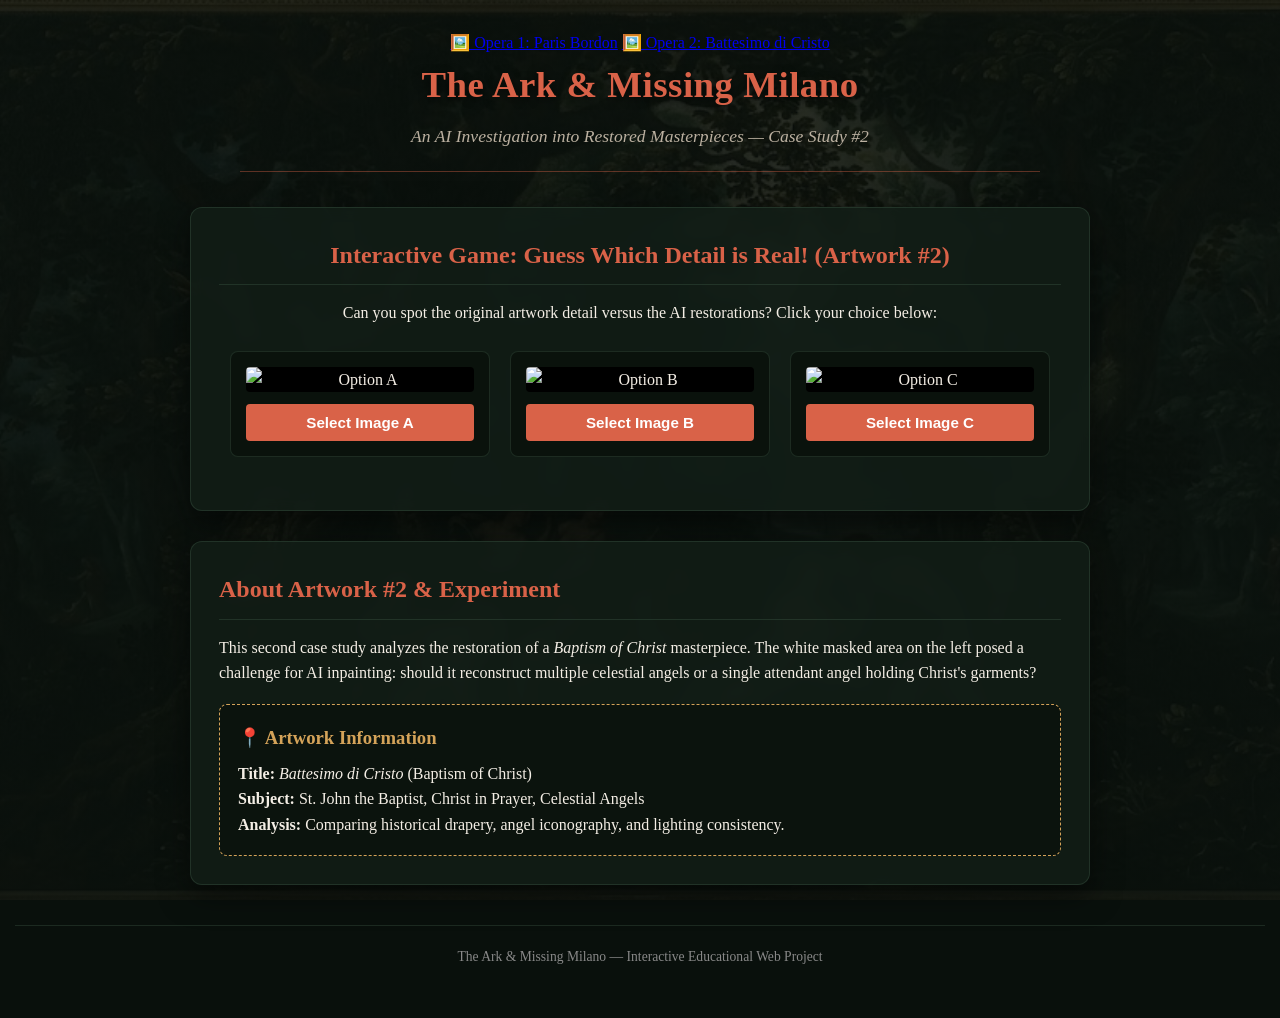
==== artwork2.html @ c583dfd7 "Create artwork2.html" ====
<!DOCTYPE html>
<html lang="it">
<head>
  <meta charset="UTF-8">
  <meta name="viewport" content="width=device-width, initial-scale=1.0">
  <title>The Ark & Missing Milano — Opera 2: Battesimo di Cristo</title>
  <link rel="stylesheet" href="style.css">
</head>
<body>

  <header>
    <!-- BARRA DI NAVIGAZIONE TRA LE PAGINE -->
    <nav class="nav-menu">
      <a href="index.html" class="nav-link">🖼️ Opera 1: Paris Bordon</a>
      <a href="artwork2.html" class="nav-link active">🖼️ Opera 2: Battesimo di Cristo</a>
    </nav>

    <h1>The Ark & Missing Milano</h1>
    <p class="subtitle">An AI Investigation into Restored Masterpieces — Case Study #2</p>
  </header>

  <main>
    <!-- GIOCO INTERATTIVO OPERA 2 -->
    <section class="game-container">
      <h2>Interactive Game: Guess Which Detail is Real! (Artwork #2)</h2>
      <p>Can you spot the original artwork detail versus the AI restorations? Click your choice below:</p>

      <div class="game-cards" id="cards-container">
        <!-- Generato via JavaScript -->
      </div>

      <div id="game-feedback"></div>
    </section>

    <!-- GALLERIA CONFRONTO (NASCOSTA ALL'INIZIO) -->
    <section id="gallery-section">
      <h2>Close-Up Comparison Gallery (Artwork #2)</h2>
      <p>Compare the authentic detail with the AI restoration attempts side-by-side:</p>

      <div class="gallery-grid">
        <div class="gallery-item">
          <span class="badge badge-original">Original Detail</span>
          <img src="original-detail-2.png" alt="Original Artwork 2 Detail">
          <h3>Authentic Painting</h3>
          <p>Shows the original figure on the left holding the white drapery with warm, aged tones.</p>
        </div>

        <div class="gallery-item">
          <span class="badge badge-ai">AI Detail A</span>
          <img src="detail-a-2.png" alt="AI Restoration A">
          <h3>First AI Attempt</h3>
          <button class="spot-btn" onclick="toggleComment('comment-a')">What changed?</button>
          <div id="comment-a" class="spot-comment">
            <strong>Observation:</strong> Notice how the AI generated multiple angel heads grouped together in prayer, altering the original single figure composition.
          </div>
        </div>

        <div class="gallery-item">
          <span class="badge badge-ai">AI Detail B</span>
          <img src="detail-b-2.png" alt="AI Restoration B">
          <h3>Refined AI Result</h3>
          <button class="spot-btn" onclick="toggleComment('comment-b')">What changed?</button>
          <div id="comment-b" class="spot-comment">
            <strong>Observation:</strong> The AI re-created a single angel profile with wings looking towards the right, with brighter and cleaner color saturation.
          </div>
        </div>
      </div>
    </section>

    <!-- INFORMAZIONI OPERA 2 -->
    <section>
      <h2>About Artwork #2 & Experiment</h2>
      <p>This second case study analyzes the restoration of a <em>Baptism of Christ</em> masterpiece. The white masked area on the left posed a challenge for AI inpainting: should it reconstruct multiple celestial angels or a single attendant angel holding Christ's garments?</p>

      <div class="location-box">
        <h3>📍 Artwork Information</h3>
        <p><strong>Title:</strong> <em>Battesimo di Cristo</em> (Baptism of Christ)</p>
        <p><strong>Subject:</strong> St. John the Baptist, Christ in Prayer, Celestial Angels</p>
        <p><strong>Analysis:</strong> Comparing historical drapery, angel iconography, and lighting consistency.</p>
      </div>
    </section>
  </main>

  <footer>
    <p>The Ark & Missing Milano — Interactive Educational Web Project</p>
  </footer>

  <script>
    const items = [
      {
        id: 'orig',
        type: 'Original',
        src: 'original-detail-2.png',
        isReal: true,
        desc: 'Correct! This is the original painting detail with authentic aged brushstrokes and composition.'
      },
      {
        id: 'a',
        type: 'AI Detail A',
        src: 'detail-a-2.png',
        isReal: false,
        desc: 'Incorrect! This is AI Detail A, which reconstructed a group of praying angel heads.'
      },
      {
        id: 'b',
        type: 'AI Detail B',
        src: 'detail-b-2.png',
        isReal: false,
        desc: 'Incorrect! This is AI Detail B, an AI restoration featuring a single angel in profile.'
      }
    ];

    function setupGame() {
      const container = document.getElementById('cards-container');
      const shuffled = [...items].sort(() => Math.random() - 0.5);
      
      container.innerHTML = '';
      shuffled.forEach((item, index) => {
        const optionLetter = String.fromCharCode(65 + index);
        const card = document.createElement('div');
        card.className = 'card';
        card.innerHTML = `
          <img src="${item.src}" alt="Option ${optionLetter}">
          <button onclick="checkAnswer('${item.id}')">Select Image ${optionLetter}</button>
        `;
        container.appendChild(card);
      });
    }

    function checkAnswer(selectedId) {
      const feedback = document.getElementById('game-feedback');
      const gallerySection = document.getElementById('gallery-section');
      const selected = items.find(i => i.id === selectedId);

      feedback.style.display = 'block';
      
      let message = selected.isReal 
        ? `<strong>🎉 Correct!</strong> ${selected.desc}`
        : `<strong>❌ Not quite!</strong> ${selected.desc}`;

      feedback.className = selected.isReal ? 'success' : 'incorrect';
      feedback.innerHTML = `
        <p>${message}</p>
        <p><em>Scroll down to see the full solution gallery!</em></p>
        <button class="restart-btn" onclick="resetGame()">Play Again / Gioca di nuovo 🔄</button>
      `;

      gallerySection.style.display = 'block';
    }

    function resetGame() {
      const feedback = document.getElementById('game-feedback');
      const gallerySection = document.getElementById('gallery-section');
      
      feedback.style.display = 'none';
      gallerySection.style.display = 'none';
      
      setupGame();
    }

    function toggleComment(commentId) {
      const comment = document.getElementById(commentId);
      if (comment.style.display === 'block') {
        comment.style.display = 'none';
      } else {
        comment.style.display = 'block';
      }
    }

    window.onload = setupGame;
  </script>
</body>
</html>
---- style.css ----
:root {
  --bg-dark: #09100c;
  --card-bg: rgba(18, 30, 23, 0.85);
  --card-border: rgba(85, 120, 95, 0.25);
  --text-primary: #f4eee5;
  --text-secondary: #bbb0a0;
  --accent-terracotta: #d96248;
  --accent-gold: #d4a359;
  --accent-blue: #4a82ad;
}

* {
  box-sizing: border-box;
  margin: 0;
  padding: 0;
}

body {
  font-family: 'Georgia', 'Times New Roman', serif;
  background-color: var(--bg-dark);
  /* Sfondo con velo d'ombra al 85-92% sopra l'immagine per non rovinare la leggibilità */
  background-image: 
    linear-gradient(rgba(9, 16, 12, 0.85), rgba(9, 16, 12, 0.92)),
    url('forest-bg.jpg');
  background-size: cover;
  background-position: center;
  background-repeat: no-repeat;
  background-attachment: fixed;
  color: var(--text-primary);
  line-height: 1.6;
  padding: 30px 15px;
  min-height: 100vh;
}

header {
  text-align: center;
  max-width: 800px;
  margin: 0 auto 35px auto;
  border-bottom: 1px solid rgba(217, 98, 72, 0.4);
  padding-bottom: 20px;
}

h1 {
  font-size: 2.3rem;
  color: var(--accent-terracotta);
  letter-spacing: 0.5px;
  margin-bottom: 8px;
  text-shadow: 0 2px 10px rgba(0, 0, 0, 0.7);
}

p.subtitle {
  font-size: 1.1rem;
  font-style: italic;
  color: var(--text-secondary);
}

main {
  max-width: 900px;
  margin: 0 auto;
}

section {
  background: var(--card-bg);
  backdrop-filter: blur(8px);
  -webkit-backdrop-filter: blur(8px);
  border: 1px solid var(--card-border);
  border-radius: 12px;
  padding: 28px;
  margin-bottom: 30px;
  box-shadow: 0 10px 30px rgba(0, 0, 0, 0.5);
}

h2 {
  font-size: 1.5rem;
  color: var(--accent-terracotta);
  margin-bottom: 15px;
  border-bottom: 1px solid var(--card-border);
  padding-bottom: 10px;
}

.game-container {
  text-align: center;
}

.game-cards {
  display: flex;
  flex-wrap: wrap;
  gap: 20px;
  justify-content: center;
  margin: 25px 0;
}

.card {
  background: rgba(10, 18, 13, 0.9);
  border: 1px solid var(--card-border);
  border-radius: 8px;
  padding: 15px;
  width: 100%;
  max-width: 260px;
  cursor: pointer;
  transition: transform 0.25s ease, border-color 0.25s ease, box-shadow 0.25s ease;
}

.card:hover {
  transform: translateY(-4px);
  border-color: var(--accent-terracotta);
  box-shadow: 0 8px 20px rgba(217, 98, 72, 0.2);
}

.card img {
  width: 100%;
  height: auto;
  max-height: 380px;
  object-fit: contain;
  border-radius: 4px;
  display: block;
  margin-bottom: 12px;
  background-color: #000;
}

.card button {
  background-color: var(--accent-terracotta);
  color: #fff;
  border: none;
  padding: 10px 16px;
  font-size: 0.95rem;
  border-radius: 4px;
  cursor: pointer;
  width: 100%;
  font-weight: bold;
  transition: background-color 0.2s;
}

.card button:hover {
  background-color: #b84c35;
}

#game-feedback {
  margin-top: 20px;
  padding: 16px;
  border-radius: 8px;
  font-size: 1.05rem;
  display: none;
}

#game-feedback.success {
  background-color: rgba(20, 50, 30, 0.85);
  color: #a3e6b1;
  border: 1px solid #2e7d32;
}

#game-feedback.incorrect {
  background-color: rgba(60, 20, 20, 0.85);
  color: #f87171;
  border: 1px solid #c62828;
}

.restart-btn {
  background-color: var(--accent-terracotta);
  color: white;
  border: none;
  padding: 10px 22px;
  font-size: 0.95rem;
  border-radius: 6px;
  cursor: pointer;
  font-weight: bold;
  margin-top: 15px;
}

.restart-btn:hover {
  background-color: #b84c35;
}

#gallery-section {
  display: none;
}

.gallery-grid {
  display: grid;
  grid-template-columns: repeat(auto-fit, minmax(240px, 1fr));
  gap: 20px;
  margin-top: 20px;
}

.gallery-item {
  background: rgba(10, 18, 13, 0.8);
  border: 1px solid var(--card-border);
  border-radius: 8px;
  padding: 16px;
  text-align: center;
}

.gallery-item img {
  width: 100%;
  height: auto;
  max-height: 380px;
  object-fit: contain;
  border-radius: 4px;
  margin-bottom: 12px;
  background-color: #000;
}

.badge {
  display: inline-block;
  padding: 4px 12px;
  border-radius: 12px;
  font-size: 0.8rem;
  font-weight: bold;
  text-transform: uppercase;
  margin-bottom: 10px;
  letter-spacing: 0.5px;
}

.badge-original {
  background-color: #2e7d32;
  color: #fff;
}

.badge-ai {
  background-color: #d97706;
  color: #fff;
}

.spot-btn {
  background-color: var(--accent-blue);
  color: white;
  border: none;
  padding: 8px 14px;
  border-radius: 4px;
  cursor: pointer;
  font-size: 0.85rem;
  margin-top: 8px;
}

.spot-btn:hover {
  background-color: #38678c;
}

.spot-comment {
  display: none;
  margin-top: 10px;
  font-size: 0.9rem;
  background: rgba(22, 38, 28, 0.9);
  color: #e0d8cc;
  padding: 12px;
  border-radius: 6px;
  border-left: 3px solid var(--accent-blue);
  text-align: left;
}

.location-box {
  background: rgba(10, 18, 13, 0.8);
  border: 1px dashed var(--accent-gold);
  border-radius: 8px;
  padding: 18px;
  margin-top: 18px;
}

.location-box h3 {
  color: var(--accent-gold);
  margin-bottom: 8px;
}

a.artwork-link {
  color: #7dd3fc;
  font-weight: bold;
  text-decoration: underline;
}

a.artwork-link:hover {
  color: #bae6fd;
}

footer {
  text-align: center;
  margin-top: 40px;
  padding: 20px;
  font-size: 0.85rem;
  color: #888;
  border-top: 1px solid var(--card-border);
}

@media (max-width: 600px) {
  h1 { font-size: 1.8rem; }
}
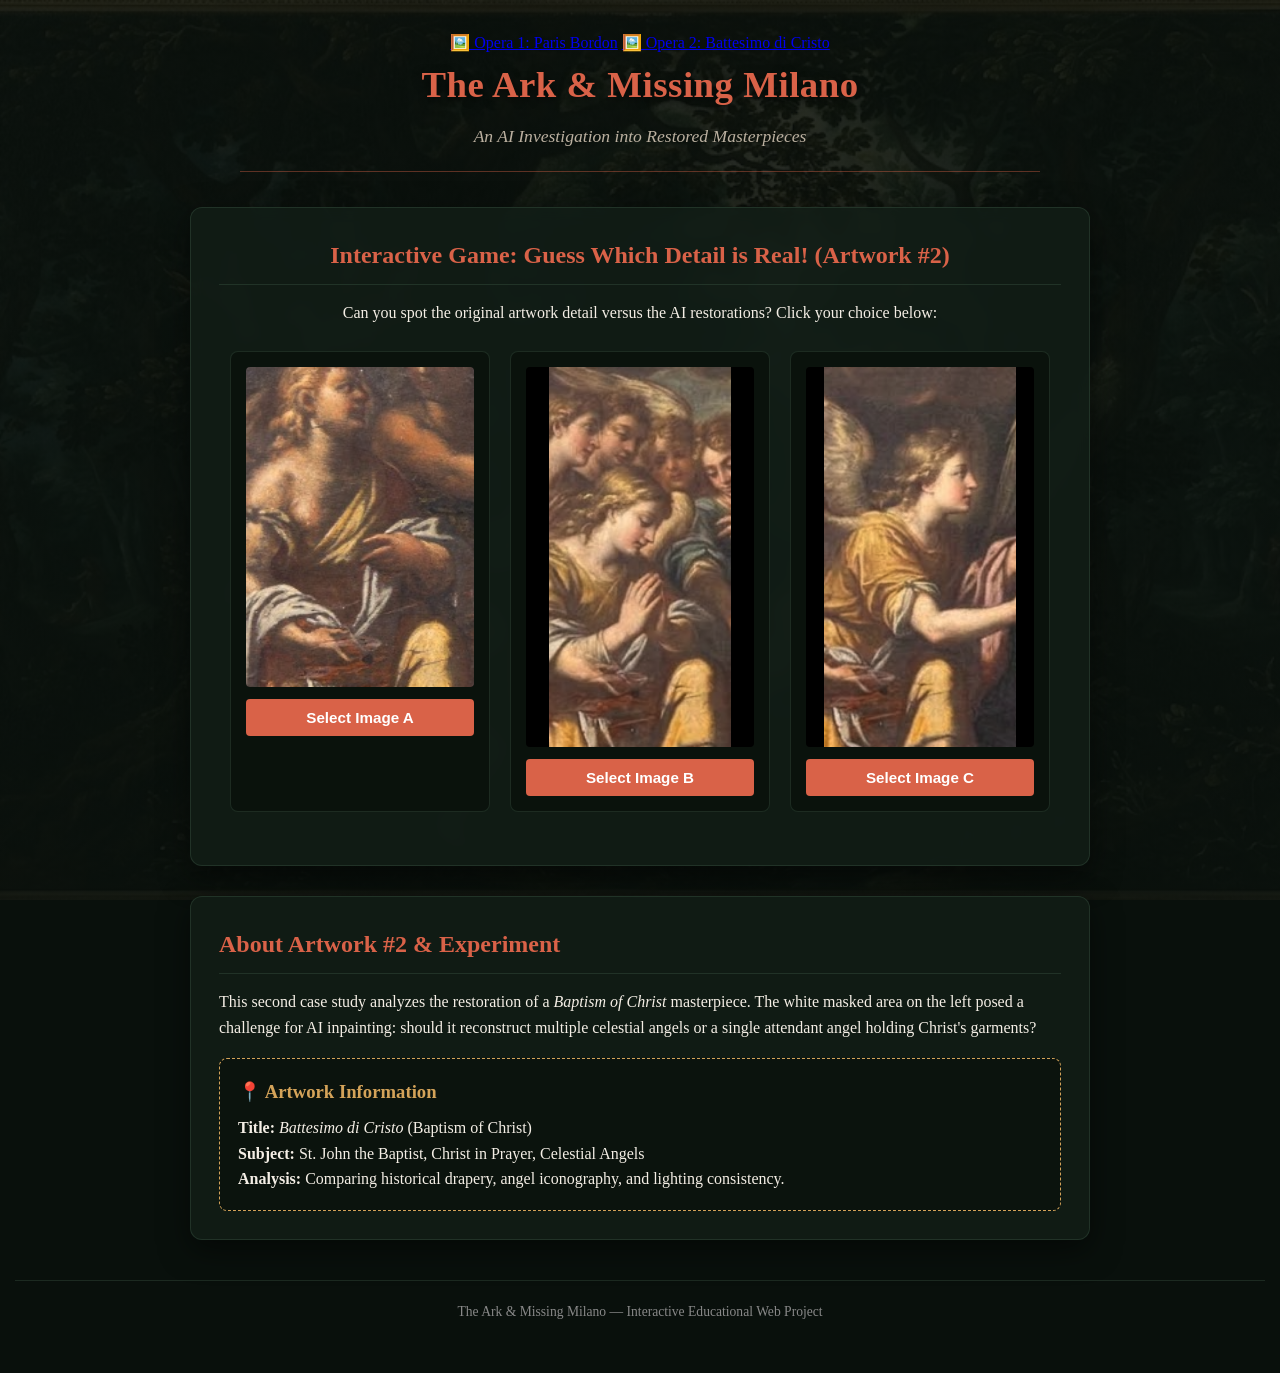
==== commit 0ccf07fa: "Update artwork2.html" ====
--- a/artwork2.html
+++ b/artwork2.html
@@ -9,14 +9,14 @@
 <body>
 
   <header>
-    <!-- BARRA DI NAVIGAZIONE TRA LE PAGINE -->
+    <!-- BARRA DI NAVIGAZIONE -->
     <nav class="nav-menu">
-      <a href="index.html" class="nav-link">🖼️ Opera 1: Paris Bordon</a>
-      <a href="artwork2.html" class="nav-link active">🖼️ Opera 2: Battesimo di Cristo</a>
+      <a href="index.html" class="nav-link active">🖼️ Opera 1: Paris Bordon</a>
+      <a href="artwork2.html" class="nav-link">🖼️ Opera 2: Battesimo di Cristo</a>
     </nav>
 
     <h1>The Ark & Missing Milano</h1>
-    <p class="subtitle">An AI Investigation into Restored Masterpieces — Case Study #2</p>
+    <p class="subtitle">An AI Investigation into Restored Masterpieces</p>
   </header>
 
   <main>
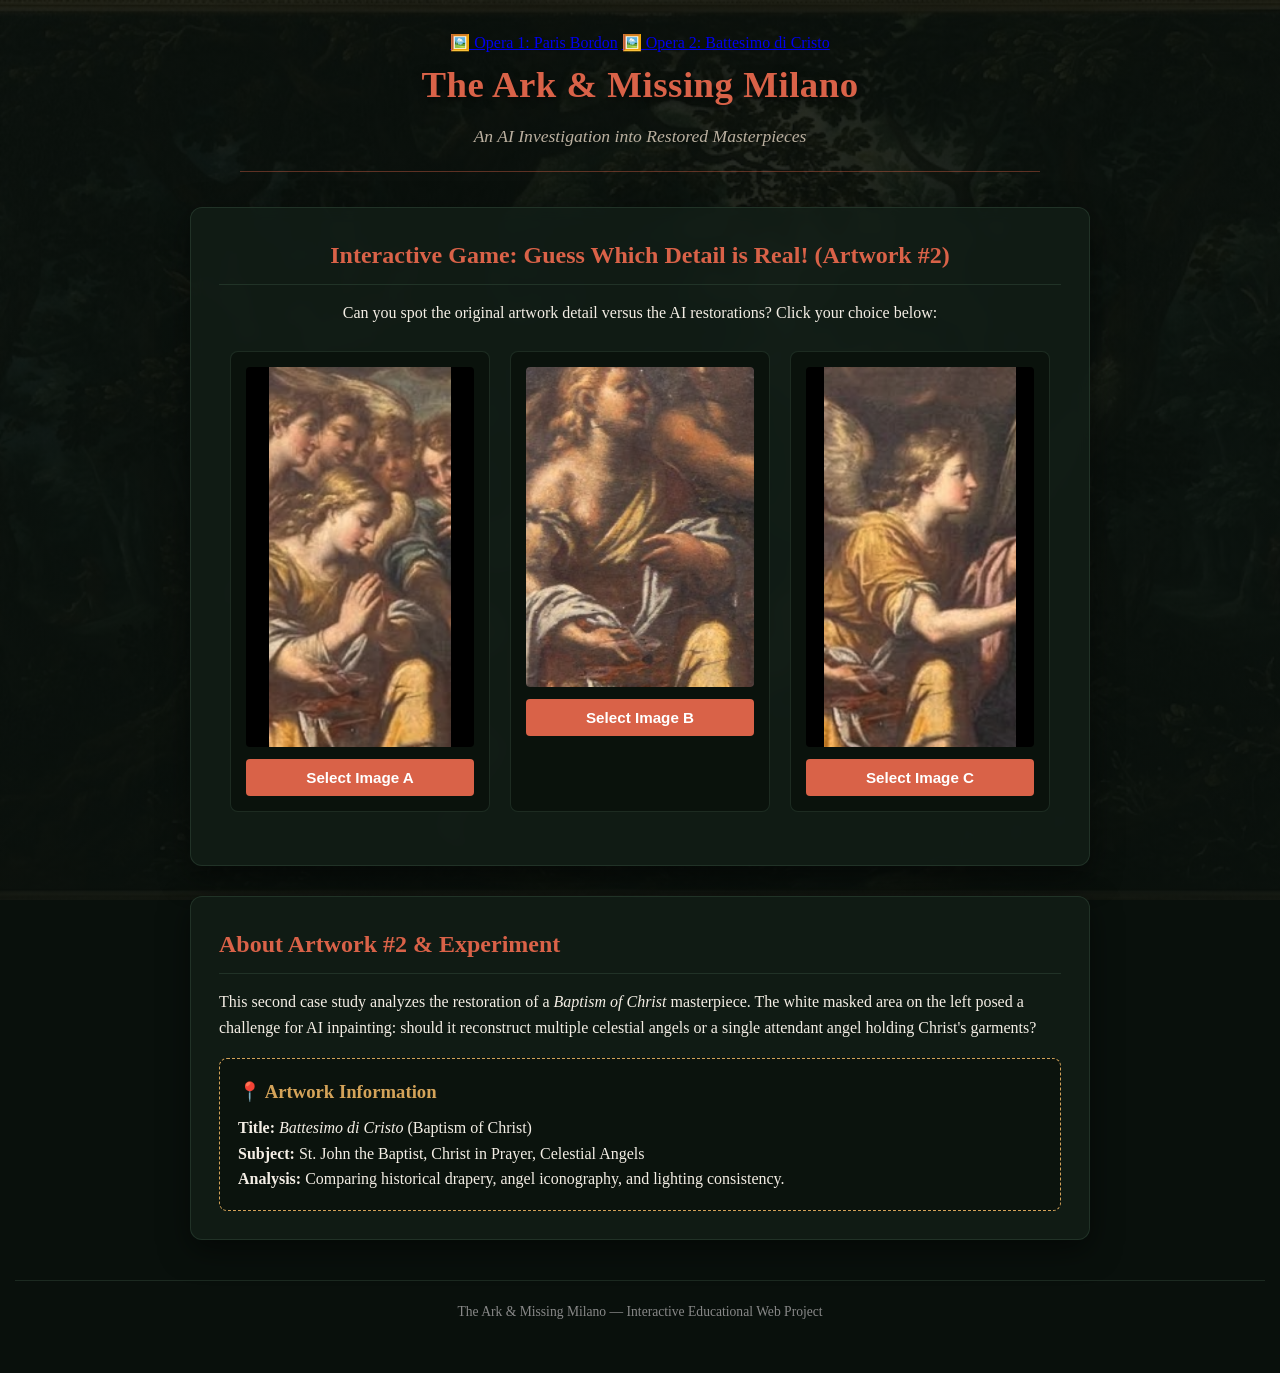
==== commit d37baf9a: "Fix header indentation in artwork2.html" ====
--- a/artwork2.html
+++ b/artwork2.html
@@ -8,7 +8,7 @@
 </head>
 <body>
 
-  <header>
+ <header>
     <!-- BARRA DI NAVIGAZIONE -->
     <nav class="nav-menu">
       <a href="index.html" class="nav-link active">🖼️ Opera 1: Paris Bordon</a>
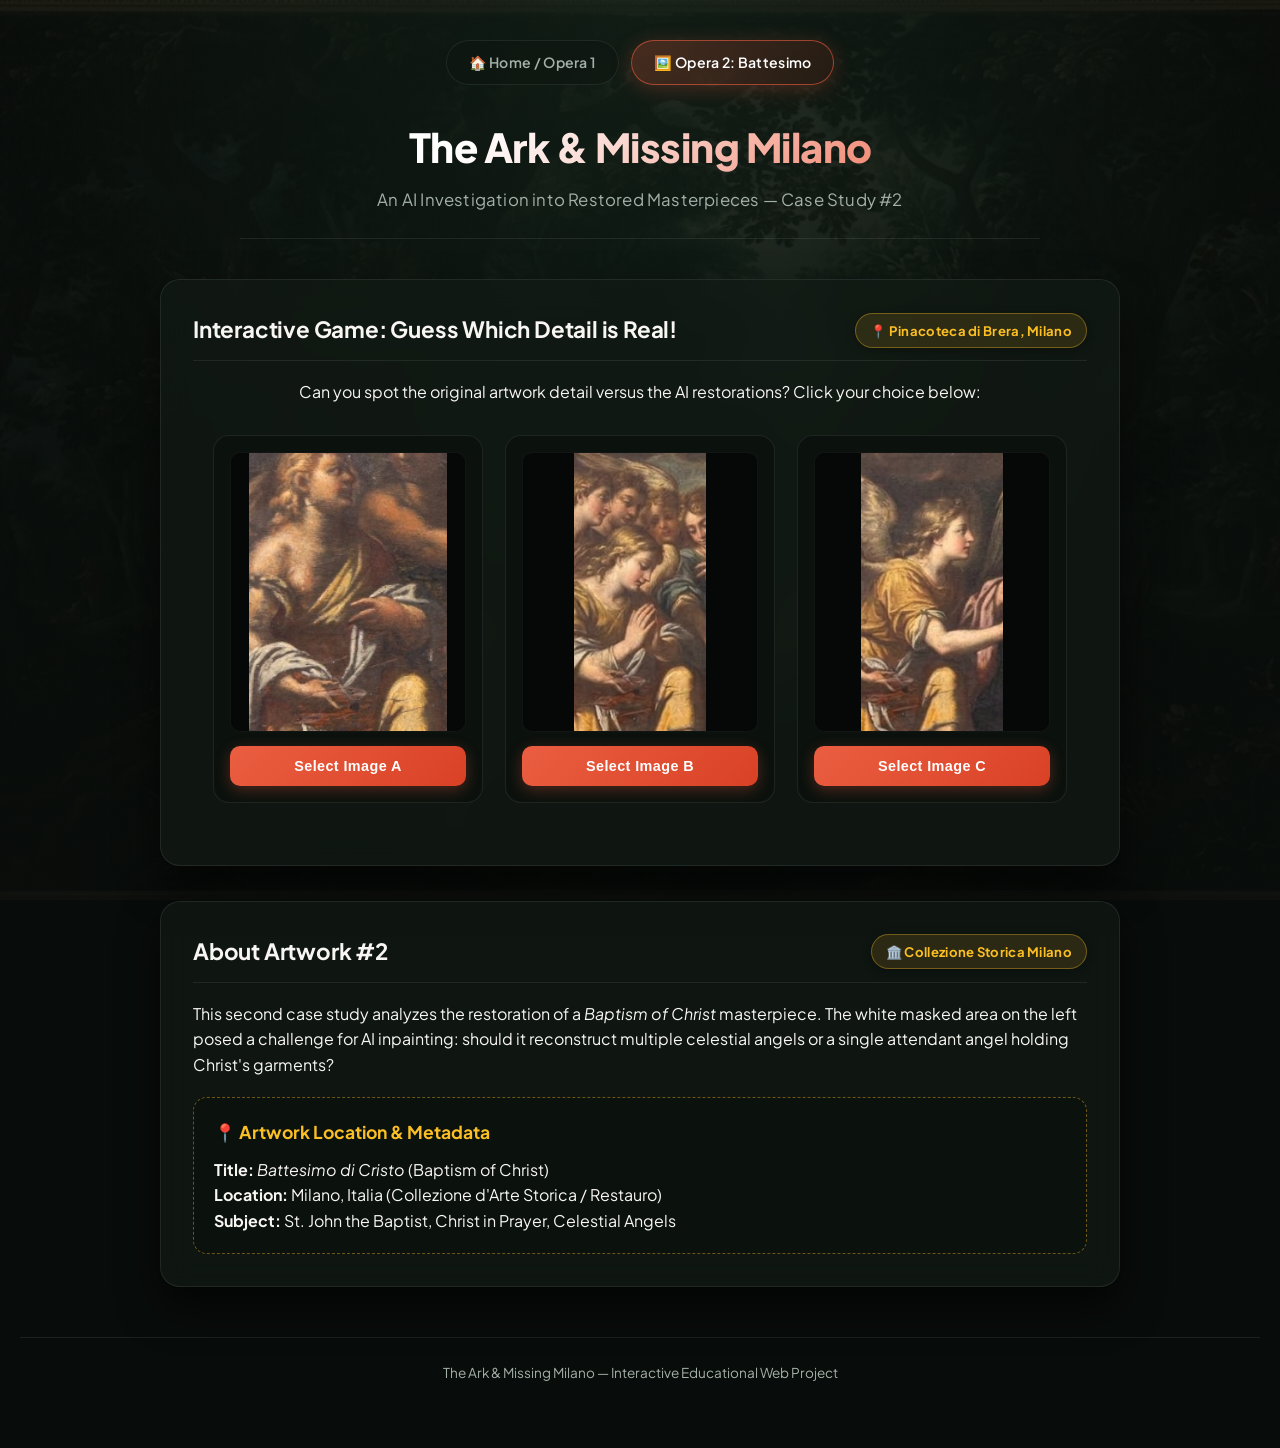
==== commit caafb46a: "Refine navigation and content descriptions in artwork2.html Updated navigation header and section ti" ====
--- a/artwork2.html
+++ b/artwork2.html
@@ -8,21 +8,24 @@
 </head>
 <body>
 
- <header>
-    <!-- BARRA DI NAVIGAZIONE -->
+  <header>
+    <!-- BARRA DI NAVIGAZIONE CON HOME -->
     <nav class="nav-menu">
-      <a href="index.html" class="nav-link active">🖼️ Opera 1: Paris Bordon</a>
-      <a href="artwork2.html" class="nav-link">🖼️ Opera 2: Battesimo di Cristo</a>
+      <a href="index.html" class="nav-link">🏠 Home / Opera 1</a>
+      <a href="artwork2.html" class="nav-link active">🖼️ Opera 2: Battesimo</a>
     </nav>
 
     <h1>The Ark & Missing Milano</h1>
-    <p class="subtitle">An AI Investigation into Restored Masterpieces</p>
+    <p class="subtitle">An AI Investigation into Restored Masterpieces — Case Study #2</p>
   </header>
 
   <main>
     <!-- GIOCO INTERATTIVO OPERA 2 -->
     <section class="game-container">
-      <h2>Interactive Game: Guess Which Detail is Real! (Artwork #2)</h2>
+      <div class="section-header-meta">
+        <h2>Interactive Game: Guess Which Detail is Real!</h2>
+        <span class="location-tag-top">📍 Pinacoteca di Brera, Milano</span>
+      </div>
       <p>Can you spot the original artwork detail versus the AI restorations? Click your choice below:</p>
 
       <div class="game-cards" id="cards-container">
@@ -32,9 +35,12 @@
       <div id="game-feedback"></div>
     </section>
 
-    <!-- GALLERIA CONFRONTO (NASCOSTA ALL'INIZIO) -->
+    <!-- GALLERIA CONFRONTO -->
     <section id="gallery-section">
-      <h2>Close-Up Comparison Gallery (Artwork #2)</h2>
+      <div class="section-header-meta">
+        <h2>Close-Up Comparison Gallery</h2>
+        <span class="location-tag-top">🔎 Restauro & AI Inpainting</span>
+      </div>
       <p>Compare the authentic detail with the AI restoration attempts side-by-side:</p>
 
       <div class="gallery-grid">
@@ -42,7 +48,7 @@
           <span class="badge badge-original">Original Detail</span>
           <img src="original-detail-2.png" alt="Original Artwork 2 Detail">
           <h3>Authentic Painting</h3>
-          <p>Shows the original figure on the left holding the white drapery with warm, aged tones.</p>
+          <p>Shows the original figure holding the white drapery with warm, aged brushstrokes.</p>
         </div>
 
         <div class="gallery-item">
@@ -51,7 +57,7 @@
           <h3>First AI Attempt</h3>
           <button class="spot-btn" onclick="toggleComment('comment-a')">What changed?</button>
           <div id="comment-a" class="spot-comment">
-            <strong>Observation:</strong> Notice how the AI generated multiple angel heads grouped together in prayer, altering the original single figure composition.
+            <strong>Observation:</strong> The AI reconstructed a group of multiple praying angel heads in the background clouds.
           </div>
         </div>
 
@@ -61,7 +67,7 @@
           <h3>Refined AI Result</h3>
           <button class="spot-btn" onclick="toggleComment('comment-b')">What changed?</button>
           <div id="comment-b" class="spot-comment">
-            <strong>Observation:</strong> The AI re-created a single angel profile with wings looking towards the right, with brighter and cleaner color saturation.
+            <strong>Observation:</strong> The AI created a single angel in profile with golden robes and wings facing right.
           </div>
         </div>
       </div>
@@ -69,14 +75,17 @@
 
     <!-- INFORMAZIONI OPERA 2 -->
     <section>
-      <h2>About Artwork #2 & Experiment</h2>
+      <div class="section-header-meta">
+        <h2>About Artwork #2</h2>
+        <span class="location-tag-top">🏛️ Collezione Storica Milano</span>
+      </div>
       <p>This second case study analyzes the restoration of a <em>Baptism of Christ</em> masterpiece. The white masked area on the left posed a challenge for AI inpainting: should it reconstruct multiple celestial angels or a single attendant angel holding Christ's garments?</p>
 
       <div class="location-box">
-        <h3>📍 Artwork Information</h3>
+        <h3>📍 Artwork Location & Metadata</h3>
         <p><strong>Title:</strong> <em>Battesimo di Cristo</em> (Baptism of Christ)</p>
+        <p><strong>Location:</strong> Milano, Italia (Collezione d'Arte Storica / Restauro)</p>
         <p><strong>Subject:</strong> St. John the Baptist, Christ in Prayer, Celestial Angels</p>
-        <p><strong>Analysis:</strong> Comparing historical drapery, angel iconography, and lighting consistency.</p>
       </div>
     </section>
   </main>
@@ -92,21 +101,21 @@
         type: 'Original',
         src: 'original-detail-2.png',
         isReal: true,
-        desc: 'Correct! This is the original painting detail with authentic aged brushstrokes and composition.'
+        desc: 'Correct! This is the original painting detail with authentic aged brushstrokes.'
       },
       {
         id: 'a',
         type: 'AI Detail A',
         src: 'detail-a-2.png',
         isReal: false,
-        desc: 'Incorrect! This is AI Detail A, which reconstructed a group of praying angel heads.'
+        desc: 'Incorrect! This is AI Detail A, which reconstructed a group of praying angels.'
       },
       {
         id: 'b',
         type: 'AI Detail B',
         src: 'detail-b-2.png',
         isReal: false,
-        desc: 'Incorrect! This is AI Detail B, an AI restoration featuring a single angel in profile.'
+        desc: 'Incorrect! This is AI Detail B, an AI restoration featuring a single angel profile.'
       }
     ];
 
--- a/style.css
+++ b/style.css
@@ -1,12 +1,17 @@
+@import url('https://fonts.googleapis.com/css2?family=Plus+Jakarta+Sans:wght@300;400;600;700;800&display=swap');
+
 :root {
-  --bg-dark: #09100c;
-  --card-bg: rgba(18, 30, 23, 0.85);
-  --card-border: rgba(85, 120, 95, 0.25);
-  --text-primary: #f4eee5;
-  --text-secondary: #bbb0a0;
-  --accent-terracotta: #d96248;
-  --accent-gold: #d4a359;
-  --accent-blue: #4a82ad;
+  --bg-dark: #080c0a;
+  --card-bg: rgba(18, 26, 21, 0.75);
+  --card-border: rgba(255, 255, 255, 0.08);
+  --card-border-hover: rgba(235, 94, 65, 0.5);
+  --text-primary: #f8f6f2;
+  --text-secondary: #a3b1a8;
+  --accent-primary: #eb5e41;
+  --accent-gradient: linear-gradient(135deg, #eb5e41 0%, #d94125 100%);
+  --accent-gold: #fbbf24;
+  --accent-blue: #38bdf8;
+  --glass-glow: rgba(235, 94, 65, 0.15);
 }
 
 * {
@@ -16,11 +21,11 @@
 }
 
 body {
-  font-family: 'Georgia', 'Times New Roman', serif;
+  font-family: 'Plus Jakarta Sans', -apple-system, BlinkMacSystemFont, "Segoe UI", Roboto, sans-serif;
   background-color: var(--bg-dark);
-  /* Sfondo con velo d'ombra al 85-92% sopra l'immagine per non rovinare la leggibilità */
   background-image: 
-    linear-gradient(rgba(9, 16, 12, 0.85), rgba(9, 16, 12, 0.92)),
+    radial-gradient(ellipse at 50% 0%, rgba(30, 58, 42, 0.35) 0%, transparent 70%),
+    linear-gradient(rgba(8, 12, 10, 0.88), rgba(8, 12, 10, 0.95)),
     url('forest-bg.jpg');
   background-size: cover;
   background-position: center;
@@ -28,54 +33,98 @@
   background-attachment: fixed;
   color: var(--text-primary);
   line-height: 1.6;
-  padding: 30px 15px;
+  padding: 40px 20px;
   min-height: 100vh;
+  -webkit-font-smoothing: antialiased;
+}
+
+/* BARRA DI NAVIGAZIONE A PILLOLA */
+.nav-menu {
+  display: flex;
+  justify-content: center;
+  gap: 12px;
+  margin-bottom: 30px;
+  flex-wrap: wrap;
+}
+
+.nav-link {
+  color: var(--text-secondary);
+  text-decoration: none;
+  padding: 10px 22px;
+  border: 1px solid var(--card-border);
+  border-radius: 99px;
+  background: rgba(15, 23, 18, 0.6);
+  backdrop-filter: blur(12px);
+  -webkit-backdrop-filter: blur(12px);
+  font-size: 0.88rem;
+  font-weight: 600;
+  letter-spacing: 0.3px;
+  transition: all 0.3s cubic-bezier(0.4, 0, 0.2, 1);
+}
+
+.nav-link:hover {
+  color: var(--text-primary);
+  border-color: rgba(255, 255, 255, 0.2);
+  transform: translateY(-2px);
+}
+
+.nav-link.active {
+  color: #fff;
+  border-color: rgba(235, 94, 65, 0.6);
+  background: linear-gradient(135deg, rgba(235, 94, 65, 0.25) 0%, rgba(217, 65, 37, 0.1) 100%);
+  box-shadow: 0 4px 20px rgba(235, 94, 65, 0.25);
 }
 
 header {
   text-align: center;
   max-width: 800px;
-  margin: 0 auto 35px auto;
-  border-bottom: 1px solid rgba(217, 98, 72, 0.4);
-  padding-bottom: 20px;
+  margin: 0 auto 40px auto;
+  border-bottom: 1px solid var(--card-border);
+  padding-bottom: 25px;
 }
 
 h1 {
-  font-size: 2.3rem;
-  color: var(--accent-terracotta);
-  letter-spacing: 0.5px;
+  font-size: 2.5rem;
+  font-weight: 800;
+  background: linear-gradient(135deg, #ffffff 30%, #eb5e41 100%);
+  -webkit-background-clip: text;
+  -webkit-text-fill-color: transparent;
+  letter-spacing: -0.5px;
   margin-bottom: 8px;
-  text-shadow: 0 2px 10px rgba(0, 0, 0, 0.7);
 }
 
 p.subtitle {
-  font-size: 1.1rem;
-  font-style: italic;
+  font-size: 1.05rem;
+  font-weight: 400;
   color: var(--text-secondary);
+  letter-spacing: 0.2px;
 }
 
 main {
-  max-width: 900px;
+  max-width: 960px;
   margin: 0 auto;
 }
 
 section {
   background: var(--card-bg);
-  backdrop-filter: blur(8px);
-  -webkit-backdrop-filter: blur(8px);
+  backdrop-filter: blur(16px);
+  -webkit-backdrop-filter: blur(16px);
   border: 1px solid var(--card-border);
-  border-radius: 12px;
-  padding: 28px;
-  margin-bottom: 30px;
-  box-shadow: 0 10px 30px rgba(0, 0, 0, 0.5);
+  border-radius: 20px;
+  padding: 32px;
+  margin-bottom: 35px;
+  box-shadow: 0 20px 40px rgba(0, 0, 0, 0.6);
+  transition: border-color 0.3s ease;
 }
 
 h2 {
-  font-size: 1.5rem;
-  color: var(--accent-terracotta);
-  margin-bottom: 15px;
+  font-size: 1.4rem;
+  font-weight: 700;
+  color: var(--text-primary);
+  margin-bottom: 18px;
   border-bottom: 1px solid var(--card-border);
-  padding-bottom: 10px;
+  padding-bottom: 12px;
+  letter-spacing: -0.2px;
 }
 
 .game-container {
@@ -85,201 +134,273 @@
 .game-cards {
   display: flex;
   flex-wrap: wrap;
-  gap: 20px;
+  gap: 22px;
   justify-content: center;
-  margin: 25px 0;
+  margin: 30px 0;
 }
 
 .card {
-  background: rgba(10, 18, 13, 0.9);
+  background: rgba(12, 18, 14, 0.85);
   border: 1px solid var(--card-border);
-  border-radius: 8px;
-  padding: 15px;
+  border-radius: 16px;
+  padding: 16px;
   width: 100%;
-  max-width: 260px;
+  max-width: 270px;
   cursor: pointer;
-  transition: transform 0.25s ease, border-color 0.25s ease, box-shadow 0.25s ease;
+  transition: all 0.3s cubic-bezier(0.4, 0, 0.2, 1);
+  display: flex;
+  flex-direction: column;
+  justify-content: space-between;
 }
 
 .card:hover {
-  transform: translateY(-4px);
-  border-color: var(--accent-terracotta);
-  box-shadow: 0 8px 20px rgba(217, 98, 72, 0.2);
+  transform: translateY(-6px) scale(1.02);
+  border-color: var(--card-border-hover);
+  box-shadow: 0 12px 30px rgba(0, 0, 0, 0.7), 0 0 20px var(--glass-glow);
 }
 
 .card img {
   width: 100%;
-  height: auto;
-  max-height: 380px;
+  height: 280px;
   object-fit: contain;
-  border-radius: 4px;
+  border-radius: 10px;
   display: block;
-  margin-bottom: 12px;
-  background-color: #000;
+  margin-bottom: 14px;
+  background-color: #050806;
+  border: 1px solid rgba(255, 255, 255, 0.05);
 }
 
 .card button {
-  background-color: var(--accent-terracotta);
+  background: var(--accent-gradient);
   color: #fff;
   border: none;
-  padding: 10px 16px;
-  font-size: 0.95rem;
-  border-radius: 4px;
+  padding: 12px 18px;
+  font-size: 0.9rem;
+  font-weight: 700;
+  border-radius: 10px;
   cursor: pointer;
   width: 100%;
-  font-weight: bold;
-  transition: background-color 0.2s;
+  letter-spacing: 0.4px;
+  transition: all 0.25s ease;
+  box-shadow: 0 4px 15px rgba(235, 94, 65, 0.3);
 }
 
 .card button:hover {
-  background-color: #b84c35;
+  transform: translateY(-1px);
+  box-shadow: 0 6px 20px rgba(235, 94, 65, 0.5);
+  filter: brightness(1.1);
 }
 
 #game-feedback {
-  margin-top: 20px;
-  padding: 16px;
-  border-radius: 8px;
+  margin-top: 24px;
+  padding: 20px;
+  border-radius: 14px;
   font-size: 1.05rem;
+  font-weight: 500;
   display: none;
+  animation: fadeIn 0.4s cubic-bezier(0.4, 0, 0.2, 1);
+}
+
+@keyframes fadeIn {
+  from { opacity: 0; transform: translateY(10px); }
+  to { opacity: 1; transform: translateY(0); }
 }
 
 #game-feedback.success {
-  background-color: rgba(20, 50, 30, 0.85);
-  color: #a3e6b1;
-  border: 1px solid #2e7d32;
+  background-color: rgba(16, 44, 26, 0.85);
+  color: #86efac;
+  border: 1px solid rgba(34, 197, 94, 0.4);
+  box-shadow: 0 8px 25px rgba(34, 197, 94, 0.15);
 }
 
 #game-feedback.incorrect {
-  background-color: rgba(60, 20, 20, 0.85);
-  color: #f87171;
-  border: 1px solid #c62828;
+  background-color: rgba(45, 16, 16, 0.85);
+  color: #fca5a5;
+  border: 1px solid rgba(239, 68, 68, 0.4);
+  box-shadow: 0 8px 25px rgba(239, 68, 68, 0.15);
 }
 
 .restart-btn {
-  background-color: var(--accent-terracotta);
+  background: var(--accent-gradient);
   color: white;
   border: none;
-  padding: 10px 22px;
+  padding: 12px 26px;
   font-size: 0.95rem;
-  border-radius: 6px;
+  font-weight: 700;
+  border-radius: 10px;
   cursor: pointer;
-  font-weight: bold;
-  margin-top: 15px;
+  margin-top: 16px;
+  transition: all 0.25s ease;
+  box-shadow: 0 4px 15px rgba(235, 94, 65, 0.3);
 }
 
 .restart-btn:hover {
-  background-color: #b84c35;
+  transform: translateY(-2px);
+  box-shadow: 0 6px 20px rgba(235, 94, 65, 0.5);
 }
 
 #gallery-section {
   display: none;
+  animation: fadeIn 0.5s cubic-bezier(0.4, 0, 0.2, 1);
 }
 
 .gallery-grid {
   display: grid;
-  grid-template-columns: repeat(auto-fit, minmax(240px, 1fr));
-  gap: 20px;
-  margin-top: 20px;
+  grid-template-columns: repeat(auto-fit, minmax(260px, 1fr));
+  gap: 22px;
+  margin-top: 24px;
 }
 
 .gallery-item {
-  background: rgba(10, 18, 13, 0.8);
+  background: rgba(12, 18, 14, 0.8);
   border: 1px solid var(--card-border);
-  border-radius: 8px;
-  padding: 16px;
+  border-radius: 16px;
+  padding: 20px;
   text-align: center;
+  transition: all 0.3s ease;
+}
+
+.gallery-item:hover {
+  border-color: rgba(255, 255, 255, 0.18);
+  transform: translateY(-4px);
 }
 
 .gallery-item img {
   width: 100%;
-  height: auto;
-  max-height: 380px;
+  height: 280px;
   object-fit: contain;
-  border-radius: 4px;
-  margin-bottom: 12px;
-  background-color: #000;
+  border-radius: 10px;
+  margin-bottom: 14px;
+  background-color: #050806;
+  border: 1px solid rgba(255, 255, 255, 0.05);
 }
 
 .badge {
   display: inline-block;
-  padding: 4px 12px;
-  border-radius: 12px;
-  font-size: 0.8rem;
-  font-weight: bold;
+  padding: 5px 14px;
+  border-radius: 99px;
+  font-size: 0.75rem;
+  font-weight: 800;
   text-transform: uppercase;
-  margin-bottom: 10px;
-  letter-spacing: 0.5px;
+  margin-bottom: 12px;
+  letter-spacing: 0.8px;
 }
 
 .badge-original {
-  background-color: #2e7d32;
+  background: linear-gradient(135deg, #15803d 0%, #166534 100%);
   color: #fff;
+  box-shadow: 0 2px 10px rgba(22, 101, 52, 0.4);
 }
 
 .badge-ai {
-  background-color: #d97706;
+  background: linear-gradient(135deg, #d97706 0%, #b45309 100%);
   color: #fff;
+  box-shadow: 0 2px 10px rgba(180, 83, 9, 0.4);
 }
 
 .spot-btn {
-  background-color: var(--accent-blue);
-  color: white;
-  border: none;
-  padding: 8px 14px;
-  border-radius: 4px;
+  background: rgba(56, 189, 248, 0.15);
+  color: var(--accent-blue);
+  border: 1px solid rgba(56, 189, 248, 0.4);
+  padding: 9px 16px;
+  border-radius: 8px;
   cursor: pointer;
   font-size: 0.85rem;
-  margin-top: 8px;
+  font-weight: 600;
+  margin-top: 10px;
+  transition: all 0.2s ease;
 }
 
 .spot-btn:hover {
-  background-color: #38678c;
+  background: rgba(56, 189, 248, 0.3);
+  transform: translateY(-1px);
 }
 
 .spot-comment {
   display: none;
-  margin-top: 10px;
-  font-size: 0.9rem;
-  background: rgba(22, 38, 28, 0.9);
-  color: #e0d8cc;
-  padding: 12px;
-  border-radius: 6px;
+  margin-top: 12px;
+  font-size: 0.88rem;
+  background: rgba(18, 30, 24, 0.95);
+  color: #d1d5db;
+  padding: 14px;
+  border-radius: 10px;
   border-left: 3px solid var(--accent-blue);
   text-align: left;
+  line-height: 1.5;
 }
 
 .location-box {
-  background: rgba(10, 18, 13, 0.8);
-  border: 1px dashed var(--accent-gold);
-  border-radius: 8px;
-  padding: 18px;
-  margin-top: 18px;
+  background: rgba(12, 18, 14, 0.85);
+  border: 1px dashed rgba(251, 191, 36, 0.4);
+  border-radius: 14px;
+  padding: 20px;
+  margin-top: 20px;
 }
 
 .location-box h3 {
   color: var(--accent-gold);
-  margin-bottom: 8px;
+  font-weight: 700;
+  margin-bottom: 10px;
+  font-size: 1.1rem;
 }
 
 a.artwork-link {
+  color: #38bdf8;
+  font-weight: 600;
+  text-decoration: none;
+  border-bottom: 1px rgba(56, 189, 248, 0.4) solid;
+  transition: all 0.2s ease;
+}
+
+a.artwork-link:hover {
   color: #7dd3fc;
-  font-weight: bold;
-  text-decoration: underline;
-}
-
-a.artwork-link:hover {
-  color: #bae6fd;
+  border-bottom-color: #7dd3fc;
 }
 
 footer {
   text-align: center;
-  margin-top: 40px;
-  padding: 20px;
+  margin-top: 50px;
+  padding: 24px;
   font-size: 0.85rem;
-  color: #888;
+  color: var(--text-secondary);
   border-top: 1px solid var(--card-border);
 }
 
 @media (max-width: 600px) {
+  body { padding: 20px 12px; }
+  section { padding: 20px 16px; }
   h1 { font-size: 1.8rem; }
-}
+  .nav-link { padding: 8px 16px; font-size: 0.8rem; }
+}
+/* TAG POSIZIONE OPERA IN ALTO A DESTRA */
+.section-header-meta {
+  display: flex;
+  justify-content: space-between;
+  align-items: center;
+  flex-wrap: wrap;
+  gap: 12px;
+  border-bottom: 1px solid var(--card-border);
+  padding-bottom: 12px;
+  margin-bottom: 18px;
+}
+
+.section-header-meta h2 {
+  border-bottom: none;
+  margin-bottom: 0;
+  padding-bottom: 0;
+}
+
+.location-tag-top {
+  display: inline-flex;
+  align-items: center;
+  gap: 6px;
+  background: rgba(251, 191, 36, 0.12);
+  color: var(--accent-gold);
+  border: 1px solid rgba(251, 191, 36, 0.35);
+  padding: 6px 14px;
+  border-radius: 99px;
+  font-size: 0.82rem;
+  font-weight: 700;
+  letter-spacing: 0.3px;
+  box-shadow: 0 2px 10px rgba(0,0,0,0.3);
+}
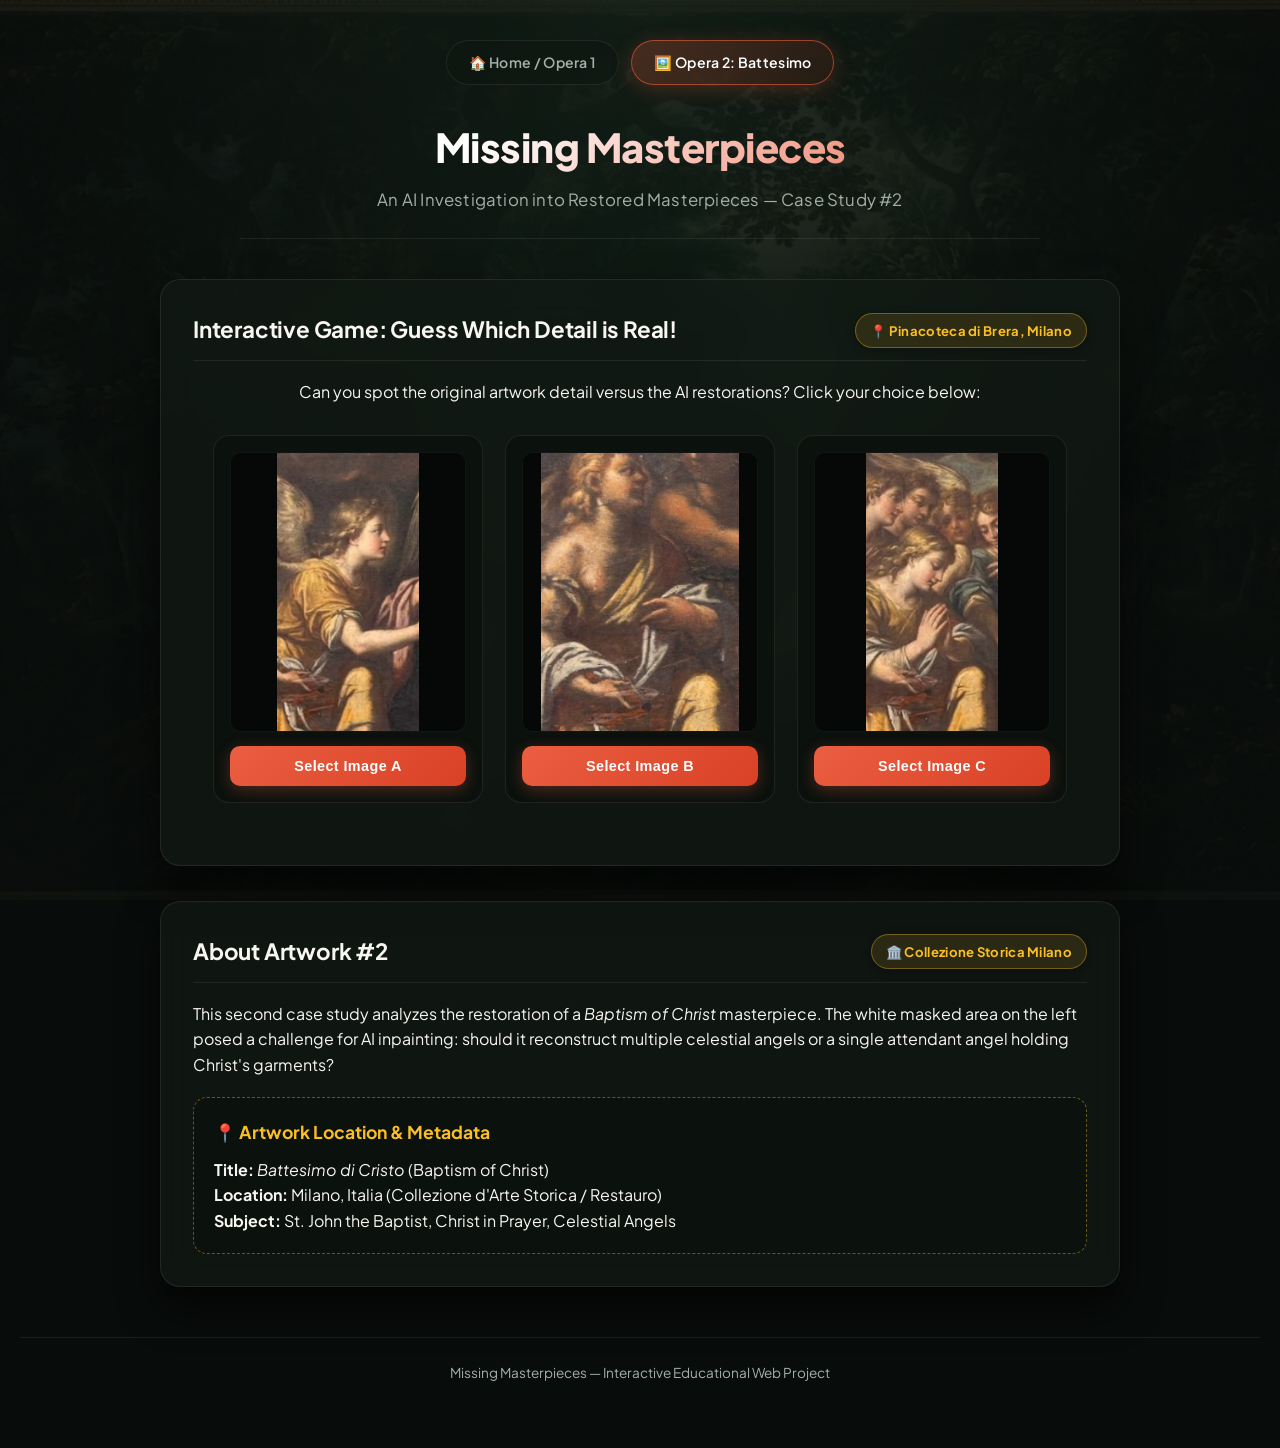
==== commit 8c763166: "Update title and headings to 'Missing Masterpieces'" ====
--- a/artwork2.html
+++ b/artwork2.html
@@ -3,7 +3,7 @@
 <head>
   <meta charset="UTF-8">
   <meta name="viewport" content="width=device-width, initial-scale=1.0">
-  <title>The Ark & Missing Milano — Opera 2: Battesimo di Cristo</title>
+  <title>Missing Masterpieces — Opera 2: Battesimo di Cristo</title>
   <link rel="stylesheet" href="style.css">
 </head>
 <body>
@@ -15,7 +15,7 @@
       <a href="artwork2.html" class="nav-link active">🖼️ Opera 2: Battesimo</a>
     </nav>
 
-    <h1>The Ark & Missing Milano</h1>
+    <h1>Missing Masterpieces</h1>
     <p class="subtitle">An AI Investigation into Restored Masterpieces — Case Study #2</p>
   </header>
 
@@ -91,7 +91,7 @@
   </main>
 
   <footer>
-    <p>The Ark & Missing Milano — Interactive Educational Web Project</p>
+    <p>Missing Masterpieces — Interactive Educational Web Project</p>
   </footer>
 
   <script>
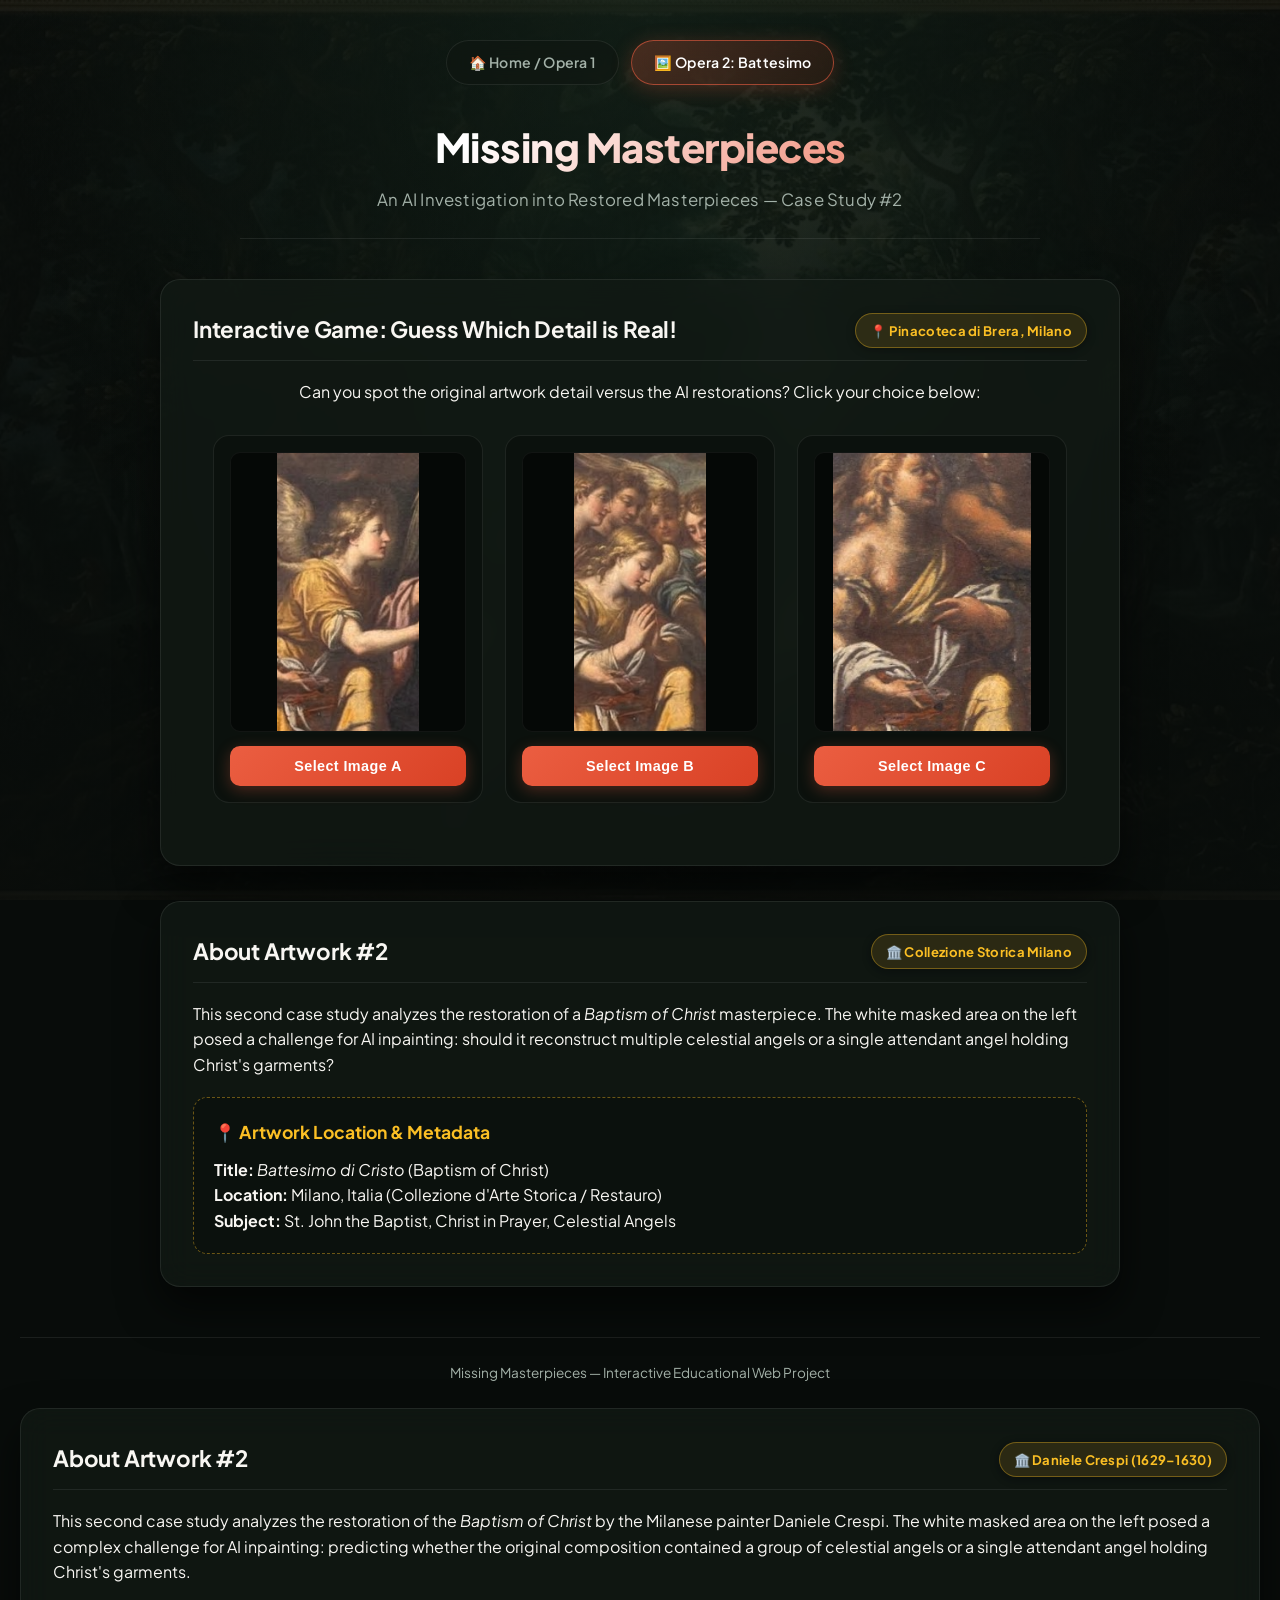
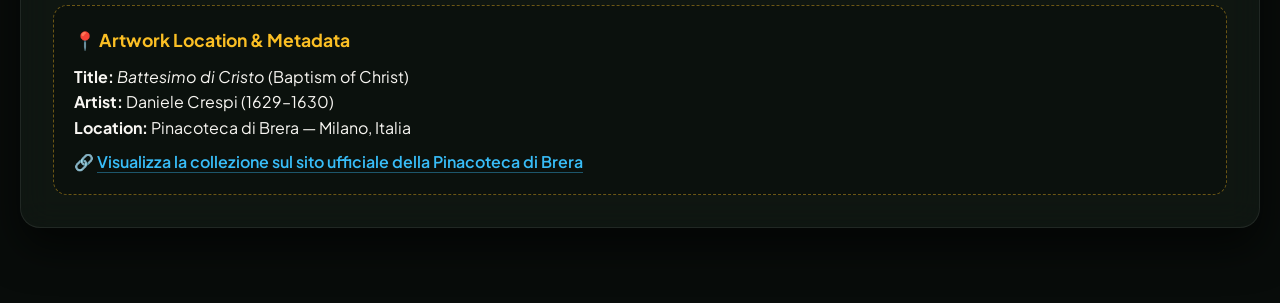
==== commit 6eba0b2d: "Add details for Artwork #2 Added information section for Artwork #2 including title, artist, locatio" ====
--- a/artwork2.html
+++ b/artwork2.html
@@ -180,3 +180,21 @@
   </script>
 </body>
 </html>
+<!-- INFORMAZIONI OPERA 2 -->
+    <section>
+      <div class="section-header-meta">
+        <h2>About Artwork #2</h2>
+        <span class="location-tag-top">🏛️ Daniele Crespi (1629–1630)</span>
+      </div>
+      <p>This second case study analyzes the restoration of the <em>Baptism of Christ</em> by the Milanese painter Daniele Crespi. The white masked area on the left posed a complex challenge for AI inpainting: predicting whether the original composition contained a group of celestial angels or a single attendant angel holding Christ's garments.</p>
+
+      <div class="location-box">
+        <h3>📍 Artwork Location & Metadata</h3>
+        <p><strong>Title:</strong> <em>Battesimo di Cristo</em> (Baptism of Christ)</p>
+        <p><strong>Artist:</strong> Daniele Crespi (1629–1630)</p>
+        <p><strong>Location:</strong> Pinacoteca di Brera — Milano, Italia</p>
+        <p style="margin-top: 8px;">
+          🔗 <a class="artwork-link" href="https://pinacotecabrera.org/collezioni/collezione-on-line/" target="_blank" rel="noopener">Visualizza la collezione sul sito ufficiale della Pinacoteca di Brera</a>
+        </p>
+      </div>
+    </section>
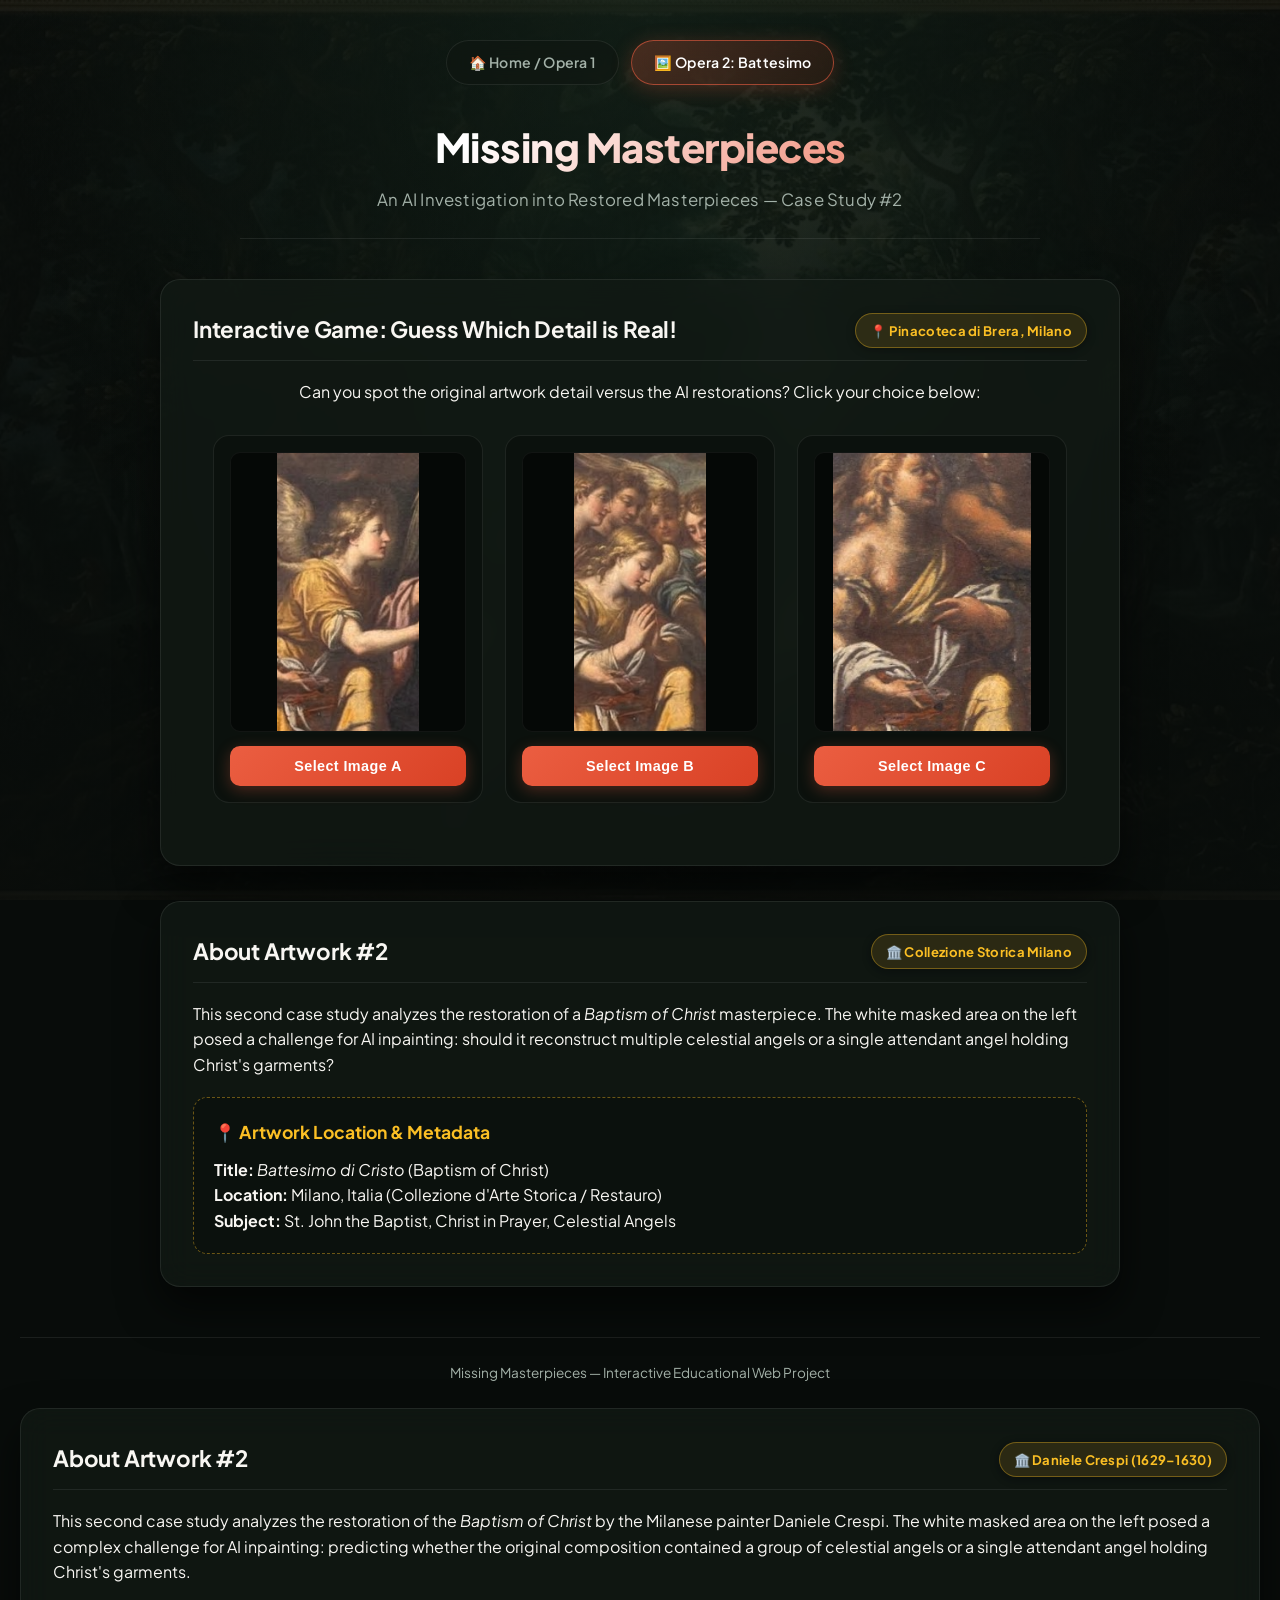
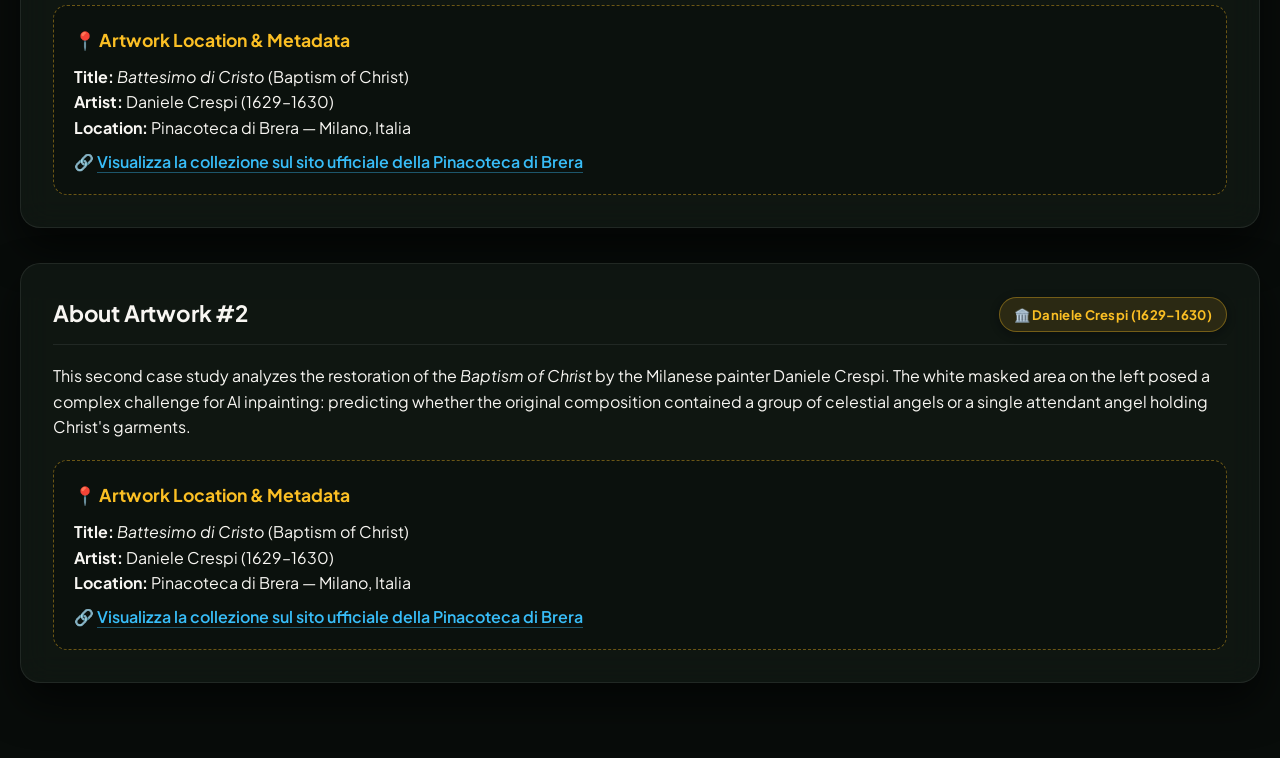
==== commit e0bdf846: "Add information section for Artwork #2" ====
--- a/artwork2.html
+++ b/artwork2.html
@@ -198,3 +198,21 @@
         </p>
       </div>
     </section>
+<!-- INFORMAZIONI OPERA 2 -->
+    <section>
+      <div class="section-header-meta">
+        <h2>About Artwork #2</h2>
+        <span class="location-tag-top">🏛️ Daniele Crespi (1629–1630)</span>
+      </div>
+      <p>This second case study analyzes the restoration of the <em>Baptism of Christ</em> by the Milanese painter Daniele Crespi. The white masked area on the left posed a complex challenge for AI inpainting: predicting whether the original composition contained a group of celestial angels or a single attendant angel holding Christ's garments.</p>
+
+      <div class="location-box">
+        <h3>📍 Artwork Location & Metadata</h3>
+        <p><strong>Title:</strong> <em>Battesimo di Cristo</em> (Baptism of Christ)</p>
+        <p><strong>Artist:</strong> Daniele Crespi (1629–1630)</p>
+        <p><strong>Location:</strong> Pinacoteca di Brera — Milano, Italia</p>
+        <p style="margin-top: 8px;">
+          🔗 <a class="artwork-link" href="https://pinacotecabrera.org/collezioni/collezione-on-line/" target="_blank" rel="noopener">Visualizza la collezione sul sito ufficiale della Pinacoteca di Brera</a>
+        </p>
+      </div>
+    </section>
